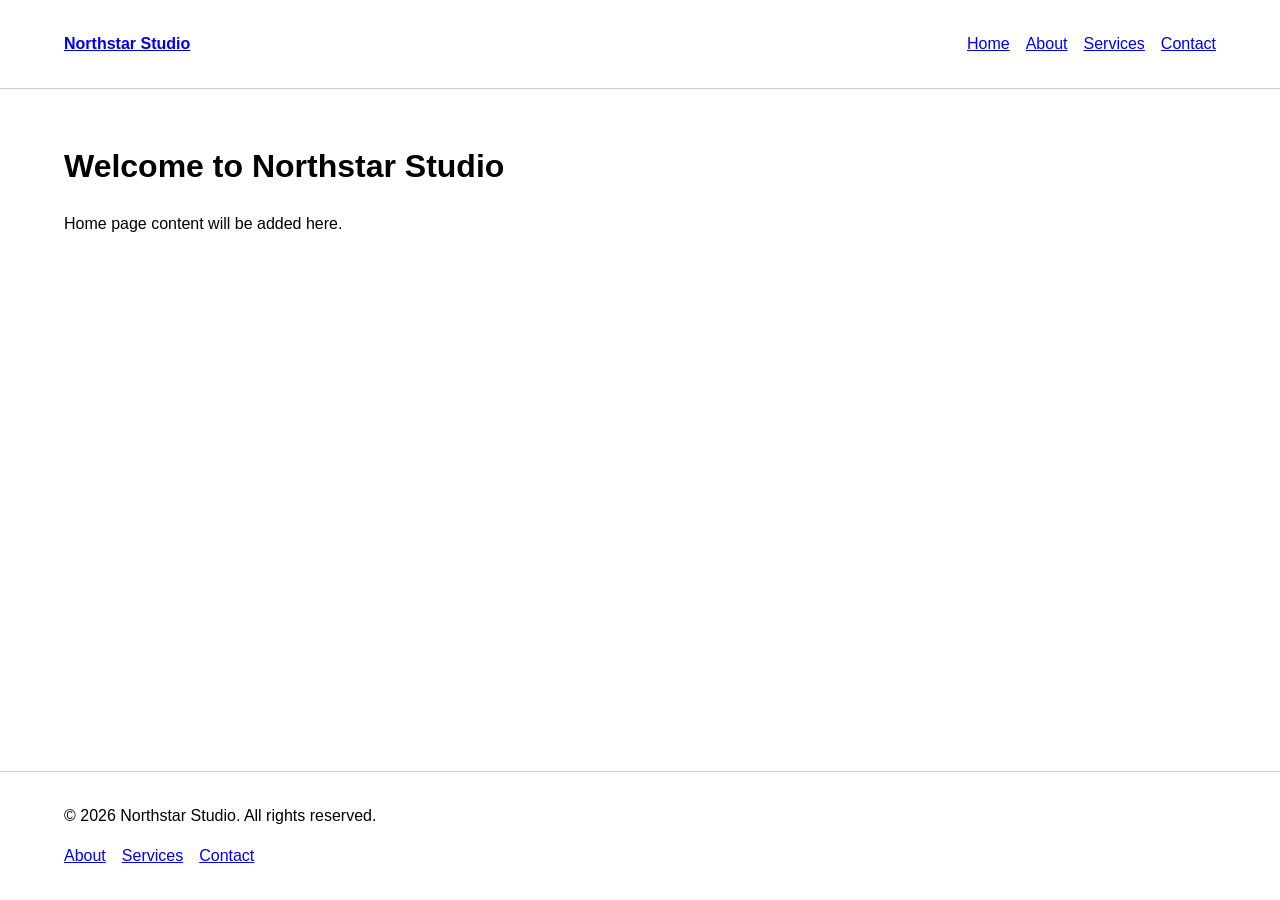
==== index.html @ b1b164e7 "Add initial website structure Co-authored-by: Copilot <223556219+Copilot@users.noreply.github.com>" ====
<!DOCTYPE html>
<html lang="en">
<head>
  <meta charset="utf-8">
  <meta name="viewport" content="width=device-width, initial-scale=1">
  <title>Home | Northstar Studio</title>
  <link rel="stylesheet" href="styles.css">
</head>
<body>
  <header class="site-header">
    <a class="site-name" href="index.html">Northstar Studio</a>
    <nav aria-label="Main navigation">
      <ul class="navigation">
        <li><a href="index.html" aria-current="page">Home</a></li>
        <li><a href="about.html">About</a></li>
        <li><a href="services.html">Services</a></li>
        <li><a href="contact.html">Contact</a></li>
      </ul>
    </nav>
  </header>

  <main>
    <h1>Welcome to Northstar Studio</h1>
    <p>Home page content will be added here.</p>
  </main>

  <footer class="site-footer">
    <p>&copy; 2026 Northstar Studio. All rights reserved.</p>
    <nav aria-label="Footer navigation">
      <ul class="navigation">
        <li><a href="about.html">About</a></li>
        <li><a href="services.html">Services</a></li>
        <li><a href="contact.html">Contact</a></li>
      </ul>
    </nav>
  </footer>
</body>
</html>
---- styles.css ----
* {
  box-sizing: border-box;
}

body {
  min-height: 100vh;
  margin: 0;
  display: flex;
  flex-direction: column;
  font-family: sans-serif;
  line-height: 1.5;
}

.site-header,
.site-footer {
  padding: 1rem 5%;
}

.site-header {
  display: flex;
  flex-wrap: wrap;
  align-items: center;
  justify-content: space-between;
  gap: 1rem;
  border-bottom: 1px solid #ccc;
}

.site-name {
  font-weight: bold;
}

.navigation {
  display: flex;
  flex-wrap: wrap;
  gap: 1rem;
  padding: 0;
  list-style: none;
}

main {
  flex: 1;
  width: 100%;
  padding: 2rem 5%;
}

.site-footer {
  border-top: 1px solid #ccc;
}
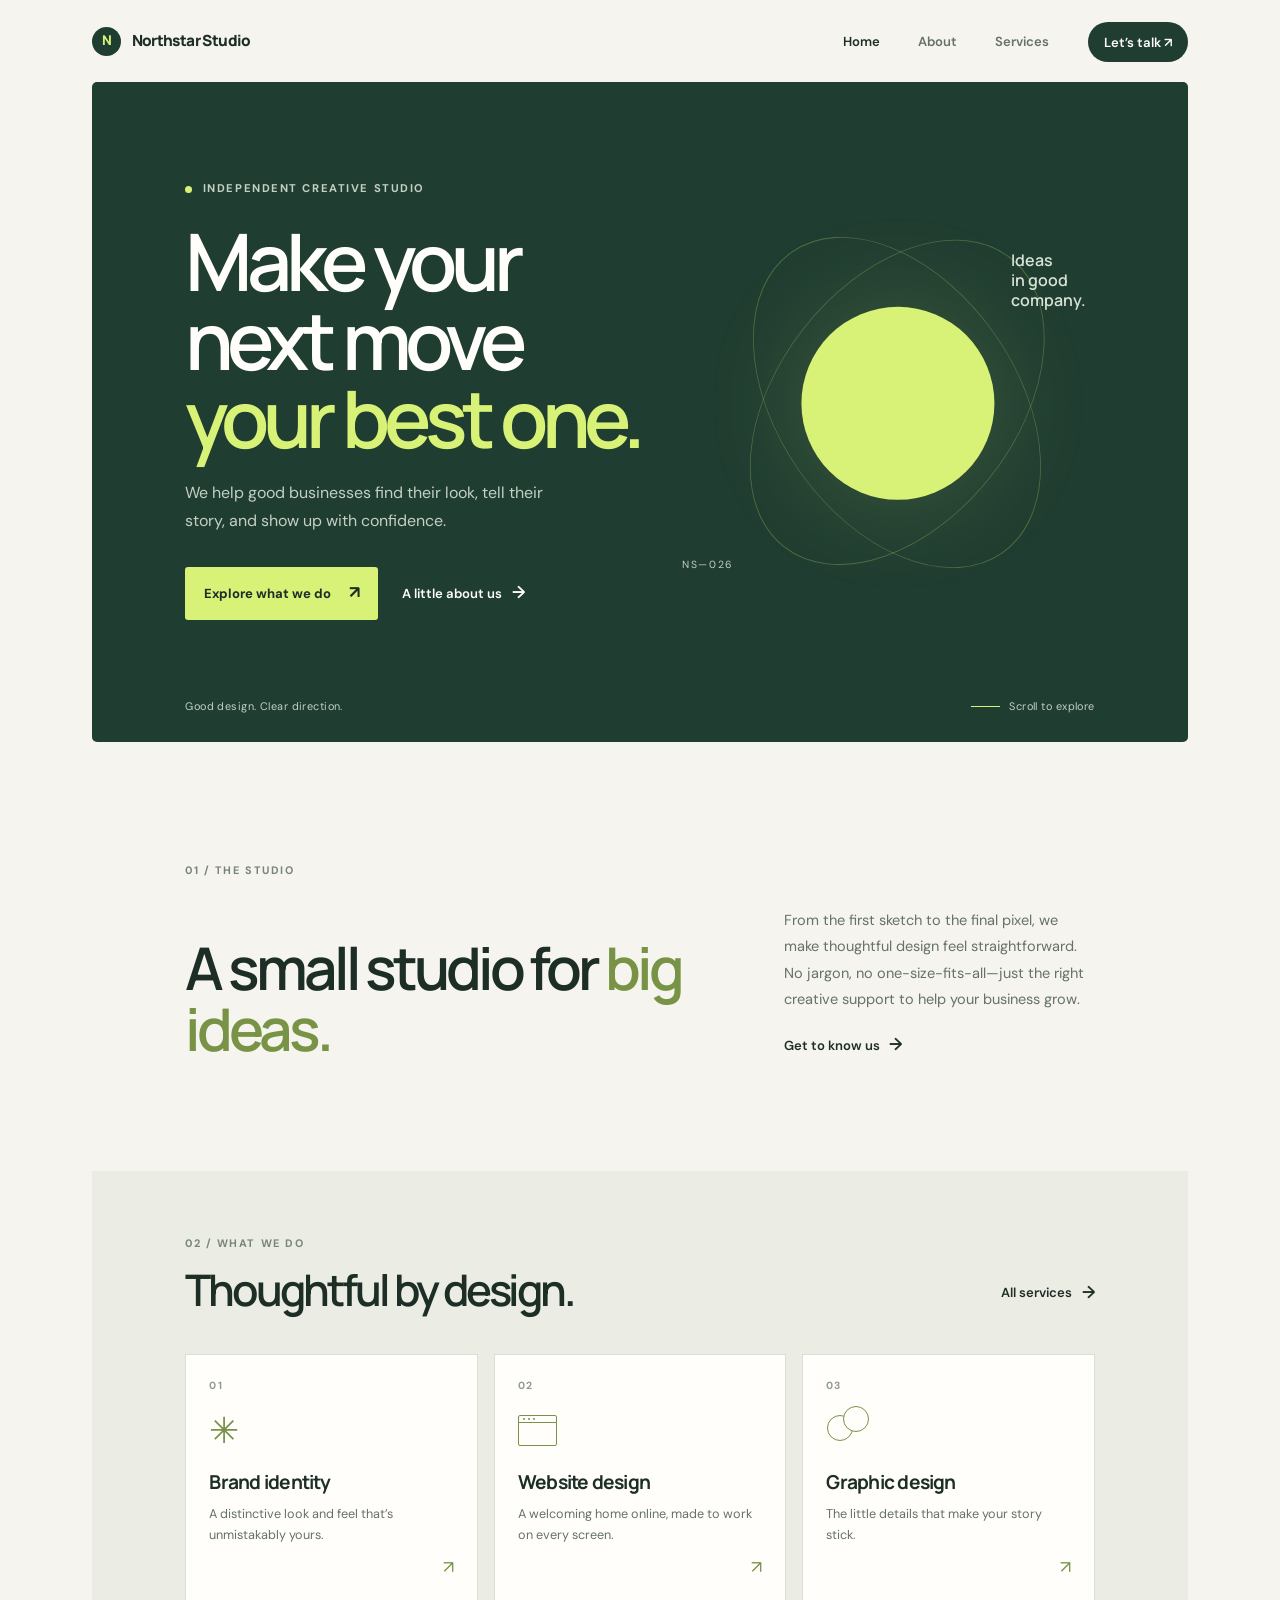
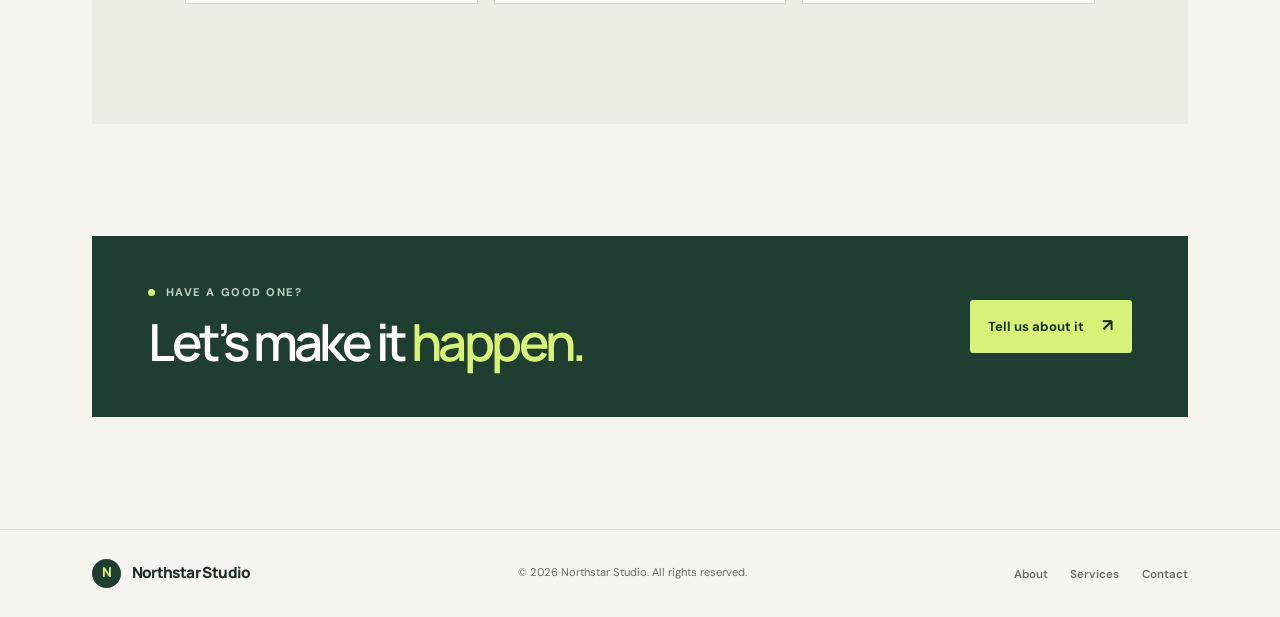
==== commit 5ab131f3: "new changes" ====
--- a/index.html
+++ b/index.html
@@ -3,28 +3,102 @@
 <head>
   <meta charset="utf-8">
   <meta name="viewport" content="width=device-width, initial-scale=1">
-  <title>Home | Northstar Studio</title>
+  <meta name="description" content="Northstar Studio creates thoughtful brand identities, websites, and design for ambitious small businesses.">
+  <title>Northstar Studio | Design that moves you forward</title>
   <link rel="stylesheet" href="styles.css">
 </head>
 <body>
   <header class="site-header">
-    <a class="site-name" href="index.html">Northstar Studio</a>
+    <a class="site-name" href="index.html"><span class="brand-mark" aria-hidden="true">N</span>Northstar Studio</a>
     <nav aria-label="Main navigation">
       <ul class="navigation">
         <li><a href="index.html" aria-current="page">Home</a></li>
         <li><a href="about.html">About</a></li>
         <li><a href="services.html">Services</a></li>
-        <li><a href="contact.html">Contact</a></li>
+        <li><a class="nav-cta" href="contact.html">Let’s talk <span aria-hidden="true">↗</span></a></li>
       </ul>
     </nav>
   </header>
 
-  <main>
-    <h1>Welcome to Northstar Studio</h1>
-    <p>Home page content will be added here.</p>
+  <main class="home-main">
+    <section class="hero" aria-labelledby="hero-title">
+      <div class="hero-copy">
+        <p class="eyebrow"><span class="eyebrow-dot" aria-hidden="true"></span> Independent creative studio</p>
+        <h1 id="hero-title">Make your next move <span>your best one.</span></h1>
+        <p class="hero-description">We help good businesses find their look, tell their story, and show up with confidence.</p>
+        <div class="hero-actions">
+          <a class="button button-lime" href="services.html">Explore what we do <span aria-hidden="true">↗</span></a>
+          <a class="text-link" href="about.html">A little about us <span aria-hidden="true">→</span></a>
+        </div>
+      </div>
+      <div class="hero-art" aria-hidden="true">
+        <div class="art-orbit orbit-one"></div>
+        <div class="art-orbit orbit-two"></div>
+        <div class="art-sun"></div>
+        <div class="art-label">Ideas<br>in good<br>company.</div>
+        <div class="art-index">NS—026</div>
+      </div>
+      <div class="hero-bottom">
+        <span>Good design. Clear direction.</span>
+        <span class="scroll-note"><span class="scroll-line"></span> Scroll to explore</span>
+      </div>
+    </section>
+
+    <section class="intro-section" aria-labelledby="intro-title">
+      <div class="section-kicker">01 / The studio</div>
+      <div class="intro-content">
+        <h2 id="intro-title">A small studio for <span>big ideas.</span></h2>
+        <div class="intro-aside">
+          <p>From the first sketch to the final pixel, we make thoughtful design feel straightforward. No jargon, no one-size-fits-all—just the right creative support to help your business grow.</p>
+          <a class="text-link dark-link" href="about.html">Get to know us <span aria-hidden="true">→</span></a>
+        </div>
+      </div>
+    </section>
+
+    <section class="services-section" aria-labelledby="services-title">
+      <div class="services-heading">
+        <div>
+          <div class="section-kicker">02 / What we do</div>
+          <h2 id="services-title">Thoughtful by design.</h2>
+        </div>
+        <a class="text-link dark-link" href="services.html">All services <span aria-hidden="true">→</span></a>
+      </div>
+      <div class="service-grid">
+        <a class="service-card" href="services.html">
+          <span class="card-number">01</span>
+          <span class="card-icon icon-spark" aria-hidden="true">✳</span>
+          <span class="card-title">Brand identity</span>
+          <span class="card-description">A distinctive look and feel that’s unmistakably yours.</span>
+          <span class="card-arrow" aria-hidden="true">↗</span>
+        </a>
+        <a class="service-card" href="services.html">
+          <span class="card-number">02</span>
+          <span class="card-icon icon-window" aria-hidden="true"><span></span></span>
+          <span class="card-title">Website design</span>
+          <span class="card-description">A welcoming home online, made to work on every screen.</span>
+          <span class="card-arrow" aria-hidden="true">↗</span>
+        </a>
+        <a class="service-card" href="services.html">
+          <span class="card-number">03</span>
+          <span class="card-icon icon-shapes" aria-hidden="true"><span></span><i></i></span>
+          <span class="card-title">Graphic design</span>
+          <span class="card-description">The little details that make your story stick.</span>
+          <span class="card-arrow" aria-hidden="true">↗</span>
+        </a>
+      </div>
+    </section>
+
+    <section class="contact-banner" aria-labelledby="contact-title">
+      <div>
+        <p class="eyebrow"><span class="eyebrow-dot" aria-hidden="true"></span> Have a good one?</p>
+        <h2 id="contact-title">Let’s make it <span>happen.</span></h2>
+      </div>
+      <a class="button button-lime" href="contact.html">Tell us about it <span aria-hidden="true">↗</span></a>
+    </section>
   </main>
 
   <footer class="site-footer">
+    <a class="site-name footer-brand" href="index.html"><span class="brand-mark" aria-hidden="true">N</span>Northstar Studio</a>
     <p>&copy; 2026 Northstar Studio. All rights reserved.</p>
     <nav aria-label="Footer navigation">
       <ul class="navigation">
@@ -35,4 +109,4 @@
     </nav>
   </footer>
 </body>
-</html>+</html>
--- a/styles.css
+++ b/styles.css
@@ -1,5 +1,22 @@
+@import url('https://fonts.googleapis.com/css2?family=DM+Sans:wght@400;500;600;700&family=Manrope:wght@400;500;600;700;800&display=swap');
+
+:root {
+  color-scheme: light;
+  --ink: #1d2e27;
+  --muted: #65716a;
+  --paper: #f5f4ee;
+  --white: #fffefa;
+  --green: #203d31;
+  --lime: #d8f277;
+  --line: #dedfd5;
+}
+
 * {
   box-sizing: border-box;
+}
+
+html {
+  scroll-behavior: smooth;
 }
 
 body {
@@ -7,42 +24,819 @@
   margin: 0;
   display: flex;
   flex-direction: column;
-  font-family: sans-serif;
-  line-height: 1.5;
-}
-
-.site-header,
-.site-footer {
-  padding: 1rem 5%;
+  background: var(--paper);
+  color: var(--ink);
+  font-family: "DM Sans", sans-serif;
+  line-height: 1.6;
+  -webkit-font-smoothing: antialiased;
+}
+
+a {
+  color: inherit;
+}
+
+a:focus-visible,
+button:focus-visible,
+input:focus-visible,
+textarea:focus-visible {
+  outline: 3px solid #8cae39;
+  outline-offset: 4px;
 }
 
 .site-header {
-  display: flex;
+  min-height: 82px;
+  padding: 0 7.2%;
+  display: flex;
+  align-items: center;
+  justify-content: space-between;
+  gap: 1.5rem;
+  background: var(--paper);
+}
+
+.site-name {
+  display: inline-flex;
+  align-items: center;
+  gap: 0.65rem;
+  color: var(--ink);
+  font-family: Manrope, sans-serif;
+  font-size: 0.96rem;
+  font-weight: 800;
+  letter-spacing: -0.04em;
+  text-decoration: none;
+  white-space: nowrap;
+}
+
+.brand-mark {
+  width: 29px;
+  height: 29px;
+  display: inline-grid;
+  place-items: center;
+  border-radius: 50%;
+  background: var(--green);
+  color: var(--lime);
+  font-size: 0.84rem;
+  letter-spacing: -0.08em;
+}
+
+.navigation {
+  display: flex;
+  align-items: center;
   flex-wrap: wrap;
-  align-items: center;
-  justify-content: space-between;
-  gap: 1rem;
-  border-bottom: 1px solid #ccc;
-}
-
-.site-name {
-  font-weight: bold;
-}
-
-.navigation {
-  display: flex;
-  flex-wrap: wrap;
-  gap: 1rem;
+  gap: clamp(1.1rem, 3vw, 2.5rem);
+  margin: 0;
   padding: 0;
   list-style: none;
+}
+
+.navigation a {
+  color: var(--muted);
+  font-size: 0.82rem;
+  font-weight: 600;
+  text-decoration: none;
+  transition: color 160ms ease;
+}
+
+.navigation a:hover,
+.navigation a[aria-current="page"] {
+  color: var(--ink);
+}
+
+.navigation .nav-cta {
+  padding: 0.72rem 1rem;
+  border-radius: 999px;
+  background: var(--green);
+  color: var(--white);
+}
+
+.navigation .nav-cta:hover {
+  background: #315744;
+  color: var(--white);
 }
 
 main {
   flex: 1;
   width: 100%;
-  padding: 2rem 5%;
+}
+
+.home-main {
+  padding: 0 7.2%;
+}
+
+.hero {
+  position: relative;
+  min-height: min(660px, calc(100svh - 82px));
+  min-height: clamp(550px, 67vw, 660px);
+  display: grid;
+  grid-template-columns: 1.04fr 0.96fr;
+  align-items: center;
+  overflow: hidden;
+  padding: 5rem 8.5% 6.5rem;
+  border-radius: 5px;
+  background: var(--green);
+  color: var(--white);
+}
+
+.hero-copy {
+  position: relative;
+  z-index: 1;
+  max-width: 580px;
+}
+
+.eyebrow {
+  display: flex;
+  align-items: center;
+  gap: 0.65rem;
+  margin: 0 0 1.5rem;
+  color: #c3d0c4;
+  font-size: 0.7rem;
+  font-weight: 700;
+  letter-spacing: 0.14em;
+  text-transform: uppercase;
+}
+
+.eyebrow-dot {
+  width: 7px;
+  height: 7px;
+  border-radius: 50%;
+  background: var(--lime);
+}
+
+h1,
+h2,
+p {
+  margin-top: 0;
+}
+
+.hero h1 {
+  max-width: 600px;
+  margin-bottom: 1.3rem;
+  font-family: Manrope, sans-serif;
+  font-size: clamp(3.2rem, 6.2vw, 5.6rem);
+  font-weight: 600;
+  letter-spacing: -0.075em;
+  line-height: 0.99;
+}
+
+.hero h1 span,
+.contact-banner h2 span {
+  display: block;
+  color: var(--lime);
+}
+
+.hero-description {
+  max-width: 390px;
+  margin-bottom: 2rem;
+  color: #c3d0c4;
+  font-size: 1rem;
+  line-height: 1.75;
+}
+
+.hero-actions {
+  display: flex;
+  align-items: center;
+  flex-wrap: wrap;
+  gap: 1.5rem;
+}
+
+.button {
+  min-height: 48px;
+  display: inline-flex;
+  align-items: center;
+  justify-content: center;
+  gap: 1.15rem;
+  padding: 0.8rem 1.15rem;
+  border-radius: 3px;
+  font-size: 0.82rem;
+  font-weight: 700;
+  text-decoration: none;
+  transition: transform 160ms ease, background 160ms ease;
+}
+
+.button:hover {
+  transform: translateY(-2px);
+}
+
+.button-lime {
+  background: var(--lime);
+  color: var(--ink);
+}
+
+.button-lime:hover {
+  background: #e4ff91;
+}
+
+.text-link {
+  display: inline-flex;
+  align-items: center;
+  gap: 0.6rem;
+  color: var(--white);
+  font-size: 0.82rem;
+  font-weight: 600;
+  text-decoration: none;
+}
+
+.text-link span,
+.button span {
+  font-size: 1.08rem;
+  transition: transform 160ms ease;
+}
+
+.text-link:hover span,
+.button:hover span {
+  transform: translate(2px, -2px);
+}
+
+.hero-art {
+  position: absolute;
+  top: 50%;
+  right: 6%;
+  width: min(41%, 470px);
+  aspect-ratio: 1;
+  transform: translateY(-52%);
+}
+
+.art-orbit {
+  position: absolute;
+  inset: 9%;
+  border: 1px solid rgb(216 242 119 / 26%);
+  border-radius: 50%;
+}
+
+.orbit-one {
+  transform: rotate(-35deg) scaleX(0.65);
+}
+
+.orbit-two {
+  transform: rotate(38deg) scaleX(0.65);
+}
+
+.art-sun {
+  position: absolute;
+  top: 50%;
+  left: 50%;
+  width: 43%;
+  aspect-ratio: 1;
+  border-radius: 50%;
+  background: var(--lime);
+  box-shadow: 0 0 100px rgb(216 242 119 / 17%);
+  transform: translate(-50%, -50%);
+}
+
+.art-label {
+  position: absolute;
+  top: 16%;
+  right: 8%;
+  color: #d7e2d7;
+  font-family: Manrope, sans-serif;
+  font-size: clamp(0.75rem, 1.4vw, 1rem);
+  font-weight: 600;
+  line-height: 1.25;
+}
+
+.art-index {
+  position: absolute;
+  bottom: 12%;
+  left: 2%;
+  color: #c3d0c4;
+  font-size: 0.65rem;
+  letter-spacing: 0.16em;
+}
+
+.hero-bottom {
+  position: absolute;
+  right: 8.5%;
+  bottom: 1.65rem;
+  left: 8.5%;
+  display: flex;
+  align-items: center;
+  justify-content: space-between;
+  color: #c3d0c4;
+  font-size: 0.68rem;
+  letter-spacing: 0.04em;
+}
+
+.scroll-note {
+  display: flex;
+  align-items: center;
+  gap: 0.6rem;
+}
+
+.scroll-line {
+  width: 29px;
+  height: 1px;
+  background: var(--lime);
+}
+
+.intro-section {
+  padding: 7.5rem 8.5% 7rem;
+}
+
+.section-kicker {
+  color: #79857c;
+  font-size: 0.68rem;
+  font-weight: 700;
+  letter-spacing: 0.14em;
+  text-transform: uppercase;
+}
+
+.intro-content {
+  display: grid;
+  grid-template-columns: 1.15fr 0.65fr;
+  align-items: end;
+  gap: 3rem;
+  margin-top: 1.8rem;
+}
+
+.intro-content h2,
+.services-heading h2 {
+  margin-bottom: 0;
+  font-family: Manrope, sans-serif;
+  font-size: clamp(2.5rem, 4.6vw, 4.2rem);
+  font-weight: 600;
+  letter-spacing: -0.07em;
+  line-height: 1.04;
+}
+
+.intro-content h2 span {
+  color: #789346;
+}
+
+.intro-aside p {
+  margin-bottom: 1.15rem;
+  color: var(--muted);
+  font-size: 0.91rem;
+  line-height: 1.8;
+}
+
+.dark-link {
+  color: var(--ink);
+}
+
+.services-section {
+  padding: 4rem 8.5% 7.5rem;
+  background: #ebece3;
+}
+
+.services-heading {
+  display: flex;
+  align-items: end;
+  justify-content: space-between;
+  gap: 2rem;
+  margin-bottom: 2.6rem;
+}
+
+.services-heading h2 {
+  margin-top: 0.9rem;
+  font-size: clamp(2rem, 3.4vw, 3rem);
+}
+
+.services-heading > .text-link {
+  margin-bottom: 0.35rem;
+}
+
+.service-grid {
+  display: grid;
+  grid-template-columns: repeat(3, minmax(0, 1fr));
+  gap: 1rem;
+}
+
+.service-card {
+  position: relative;
+  min-height: 250px;
+  display: flex;
+  flex-direction: column;
+  align-items: flex-start;
+  padding: 1.45rem;
+  border: 1px solid #dcddd3;
+  background: var(--white);
+  text-decoration: none;
+  transition: transform 180ms ease, box-shadow 180ms ease;
+}
+
+.service-card:hover {
+  transform: translateY(-4px);
+  box-shadow: 0 12px 30px rgb(29 46 39 / 8%);
+}
+
+.card-number {
+  color: #909a90;
+  font-size: 0.65rem;
+  font-weight: 700;
+  letter-spacing: 0.1em;
+}
+
+.card-icon {
+  height: 73px;
+  display: flex;
+  align-items: center;
+  color: #799249;
+}
+
+.icon-spark {
+  font-size: 2.25rem;
+}
+
+.icon-window {
+  width: 39px;
+  height: 31px;
+  position: relative;
+  display: block;
+  margin: 21px 0;
+  border: 1.5px solid #799249;
+  border-radius: 2px;
+}
+
+.icon-window::before {
+  position: absolute;
+  top: 6px;
+  right: 0;
+  left: 0;
+  border-top: 1px solid #799249;
+  content: "";
+}
+
+.icon-window span {
+  position: absolute;
+  top: 2px;
+  left: 4px;
+  width: 2px;
+  height: 2px;
+  border-radius: 50%;
+  background: #799249;
+  box-shadow: 5px 0 #799249, 10px 0 #799249;
+}
+
+.icon-shapes {
+  position: relative;
+  width: 52px;
+}
+
+.icon-shapes span,
+.icon-shapes i {
+  position: absolute;
+  width: 26px;
+  height: 26px;
+  border: 1.5px solid #799249;
+  border-radius: 50%;
+}
+
+.icon-shapes span {
+  left: 1px;
+  top: 21px;
+}
+
+.icon-shapes i {
+  top: 12px;
+  left: 17px;
+  background: var(--white);
+}
+
+.card-title {
+  margin-bottom: 0.35rem;
+  font-family: Manrope, sans-serif;
+  font-size: 1.2rem;
+  font-weight: 700;
+  letter-spacing: -0.04em;
+}
+
+.card-description {
+  max-width: 250px;
+  color: var(--muted);
+  font-size: 0.79rem;
+  line-height: 1.65;
+}
+
+.card-arrow {
+  position: absolute;
+  right: 1.45rem;
+  bottom: 1.35rem;
+  color: #799249;
+  font-size: 1.1rem;
+}
+
+.contact-banner {
+  display: flex;
+  align-items: center;
+  justify-content: space-between;
+  gap: 2rem;
+  margin: 7rem 0;
+  padding: 3rem 3.5rem;
+  background: var(--green);
+  color: var(--white);
+}
+
+.contact-banner .eyebrow {
+  margin-bottom: 0.85rem;
+}
+
+.contact-banner h2 {
+  margin-bottom: 0;
+  font-family: Manrope, sans-serif;
+  font-size: clamp(2.2rem, 4vw, 3.5rem);
+  font-weight: 600;
+  letter-spacing: -0.07em;
+  line-height: 1.05;
+}
+
+.contact-banner h2 span {
+  display: inline;
 }
 
 .site-footer {
-  border-top: 1px solid #ccc;
-}
+  display: flex;
+  align-items: center;
+  justify-content: space-between;
+  gap: 1.5rem;
+  padding: 1.8rem 7.2%;
+  border-top: 1px solid var(--line);
+}
+
+.site-footer p {
+  margin: 0;
+  color: var(--muted);
+  font-size: 0.7rem;
+}
+
+.site-footer .navigation {
+  gap: 1.4rem;
+}
+
+.site-footer .navigation a {
+  font-size: 0.72rem;
+}
+
+main:not(.home-main) {
+  width: min(100% - 2.5rem, 1000px);
+  margin: 0 auto;
+  padding: 5rem 0 7rem;
+}
+
+main:not(.home-main) > h1 {
+  max-width: 720px;
+  margin-bottom: 1rem;
+  font-family: Manrope, sans-serif;
+  font-size: clamp(2.7rem, 6vw, 4.8rem);
+  font-weight: 600;
+  letter-spacing: -0.075em;
+  line-height: 1.04;
+}
+
+main:not(.home-main) > p {
+  max-width: 680px;
+  margin-bottom: 3rem;
+  color: var(--muted);
+  font-size: 1.05rem;
+  line-height: 1.8;
+}
+
+main:not(.home-main) > section {
+  max-width: 760px;
+  margin-top: 1rem;
+  padding: 1.6rem 1.8rem;
+  border: 1px solid var(--line);
+  background: var(--white);
+}
+
+main:not(.home-main) > section h2 {
+  margin-bottom: 0.45rem;
+  font-family: Manrope, sans-serif;
+  font-size: 1.2rem;
+  letter-spacing: -0.04em;
+}
+
+main:not(.home-main) > section p {
+  margin-bottom: 0;
+  color: var(--muted);
+  font-size: 0.9rem;
+}
+
+main:not(.home-main) > section a {
+  color: var(--green);
+  font-weight: 700;
+}
+
+.contact-form {
+  max-width: 620px;
+  padding: 2rem;
+  border: 1px solid var(--line);
+  background: var(--white);
+}
+
+.contact-form p {
+  margin: 0 0 1.2rem;
+}
+
+.contact-form label {
+  display: block;
+  margin-bottom: 0.4rem;
+  font-size: 0.8rem;
+  font-weight: 700;
+}
+
+.contact-form input:not([type="hidden"]),
+.contact-form textarea {
+  width: 100%;
+  padding: 0.75rem 0.8rem;
+  border: 1px solid #d5d9d0;
+  border-radius: 2px;
+  background: #fff;
+  color: var(--ink);
+  font: inherit;
+}
+
+.contact-form textarea {
+  resize: vertical;
+}
+
+.contact-form button {
+  min-height: 46px;
+  padding: 0.7rem 1.15rem;
+  border: 0;
+  border-radius: 2px;
+  background: var(--green);
+  color: var(--white);
+  font: inherit;
+  font-size: 0.82rem;
+  font-weight: 700;
+  cursor: pointer;
+}
+
+.contact-form button:hover {
+  background: #315744;
+}
+
+@media (max-width: 760px) {
+  .site-header {
+    min-height: 72px;
+    padding: 0.9rem 5%;
+    align-items: flex-start;
+  }
+
+  .site-header > nav {
+    max-width: 60%;
+  }
+
+  .site-header .navigation {
+    justify-content: flex-end;
+    gap: 0.65rem 1rem;
+  }
+
+  .navigation a {
+    font-size: 0.76rem;
+  }
+
+  .navigation .nav-cta {
+    padding: 0.4rem 0.7rem;
+  }
+
+  .home-main {
+    padding: 0 4%;
+  }
+
+  .hero {
+    min-height: 650px;
+    grid-template-columns: 1fr;
+    align-content: start;
+    padding: 5rem 7% 6rem;
+  }
+
+  .hero-art {
+    top: auto;
+    right: -2%;
+    bottom: 0;
+    width: 48%;
+    min-width: 210px;
+    transform: translateY(3%);
+    opacity: 0.8;
+  }
+
+  .hero h1 {
+    max-width: 560px;
+    font-size: clamp(3.35rem, 11vw, 5.4rem);
+  }
+
+  .hero-description {
+    max-width: 340px;
+  }
+
+  .hero-bottom {
+    right: 7%;
+    left: 7%;
+  }
+
+  .intro-section {
+    padding: 5rem 5% 4.5rem;
+  }
+
+  .intro-content {
+    grid-template-columns: 1fr;
+    gap: 1.5rem;
+  }
+
+  .intro-content h2 {
+    max-width: 500px;
+  }
+
+  .intro-aside {
+    max-width: 510px;
+  }
+
+  .services-section {
+    padding: 4rem 5% 5rem;
+  }
+
+  .service-grid {
+    grid-template-columns: 1fr;
+  }
+
+  .service-card {
+    min-height: 225px;
+  }
+
+  .contact-banner {
+    margin: 4.5rem 0;
+    padding: 2.5rem;
+  }
+
+  .site-footer {
+    flex-wrap: wrap;
+    padding: 1.5rem 5%;
+  }
+}
+
+@media (max-width: 480px) {
+  .site-header {
+    flex-direction: column;
+    gap: 0.8rem;
+  }
+
+  .site-header > nav {
+    max-width: none;
+    width: 100%;
+  }
+
+  .site-header .navigation {
+    justify-content: flex-start;
+    gap: 0.8rem 1.15rem;
+  }
+
+  .hero {
+    min-height: 650px;
+    padding: 4rem 7% 5rem;
+  }
+
+  .hero h1 {
+    font-size: clamp(3rem, 14vw, 4.2rem);
+  }
+
+  .hero-actions {
+    align-items: flex-start;
+    flex-direction: column;
+    gap: 1.1rem;
+  }
+
+  .hero-art {
+    width: 58%;
+    min-width: 190px;
+  }
+
+  .hero-bottom {
+    font-size: 0.58rem;
+  }
+
+  .services-heading {
+    align-items: flex-start;
+    flex-direction: column;
+    gap: 1rem;
+  }
+
+  .contact-banner {
+    align-items: flex-start;
+    flex-direction: column;
+    gap: 1.5rem;
+    padding: 2rem 1.5rem;
+  }
+
+  .site-footer {
+    align-items: flex-start;
+    flex-direction: column;
+    gap: 1rem;
+  }
+
+  main:not(.home-main) {
+    padding-top: 3.5rem;
+  }
+
+  .contact-form {
+    padding: 1.2rem;
+  }
+}
+
+@media (prefers-reduced-motion: reduce) {
+  *,
+  *::before,
+  *::after {
+    scroll-behavior: auto !important;
+    transition-duration: 0.01ms !important;
+  }
+}
